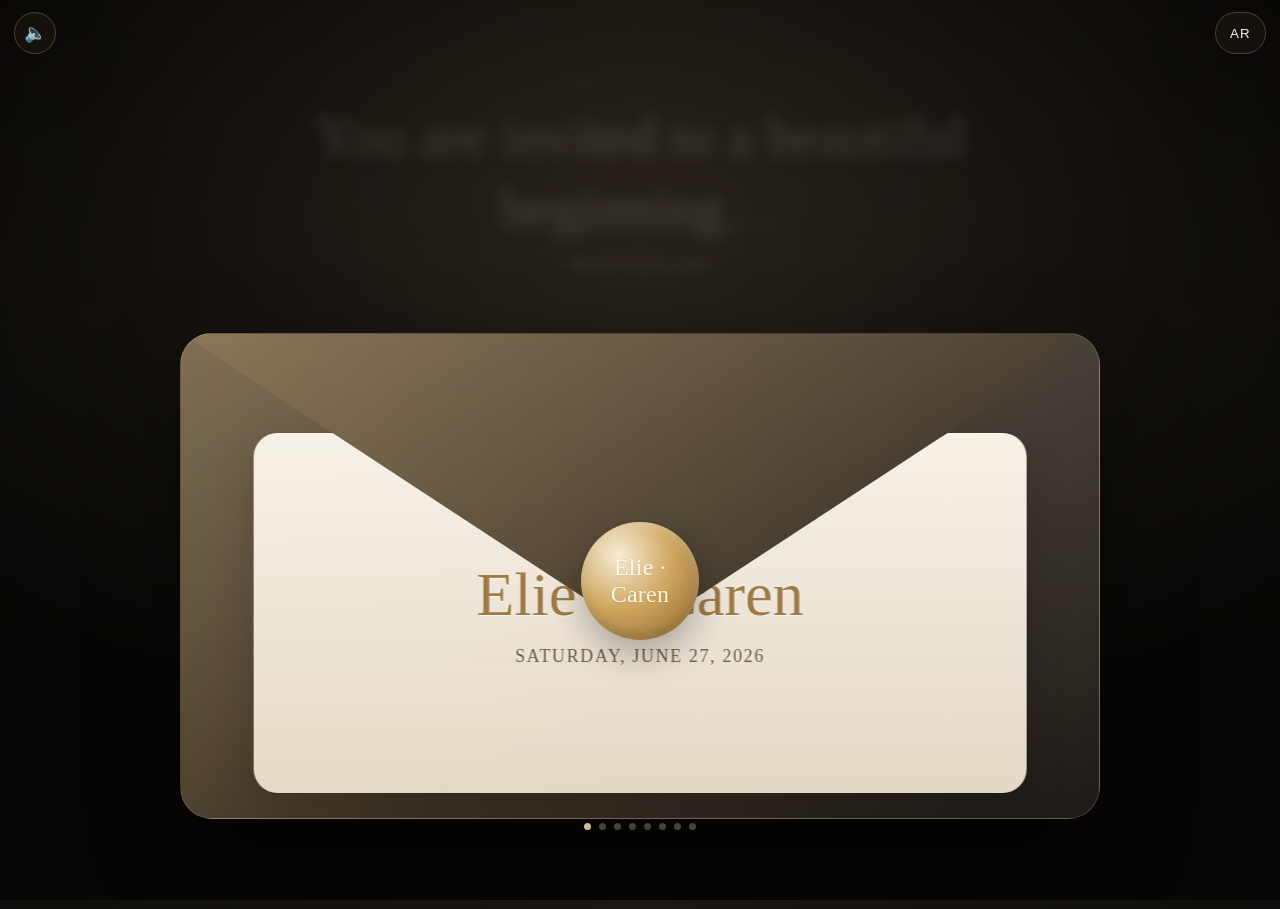
==== preview.html @ 5a001ff1 "Add files via upload" ====
<!DOCTYPE html>
<html lang="en">
<head>
  <meta charset="UTF-8" />
  <title>Elie & Caren Wedding Invitation</title>

  <meta property="og:title" content="Elie & Caren Wedding Invitation" />
  <meta property="og:description" content="You are invited to celebrate our special day." />
  <meta property="og:type" content="website" />
  <meta property="og:url" content="https://elieandcaren.github.io/elie-caren-invitation/preview.html" />
  <meta property="og:image" content="https://elieandcaren.github.io/elie-caren-invitation/preview.jpg" />
  <meta property="og:image:width" content="1200" />
  <meta property="og:image:height" content="630" />
  <meta property="og:image:type" content="image/jpeg" />

  <meta name="twitter:card" content="summary_large_image" />
  <meta name="twitter:title" content="Elie & Caren Wedding Invitation" />
  <meta name="twitter:description" content="You are invited to celebrate our special day." />
  <meta name="twitter:image" content="https://elieandcaren.github.io/elie-caren-invitation/preview.jpg" />

  <meta http-equiv="refresh" content="0; url=https://elieandcaren.github.io/elie-caren-invitation/" />
</head>
<body></body>
</html>
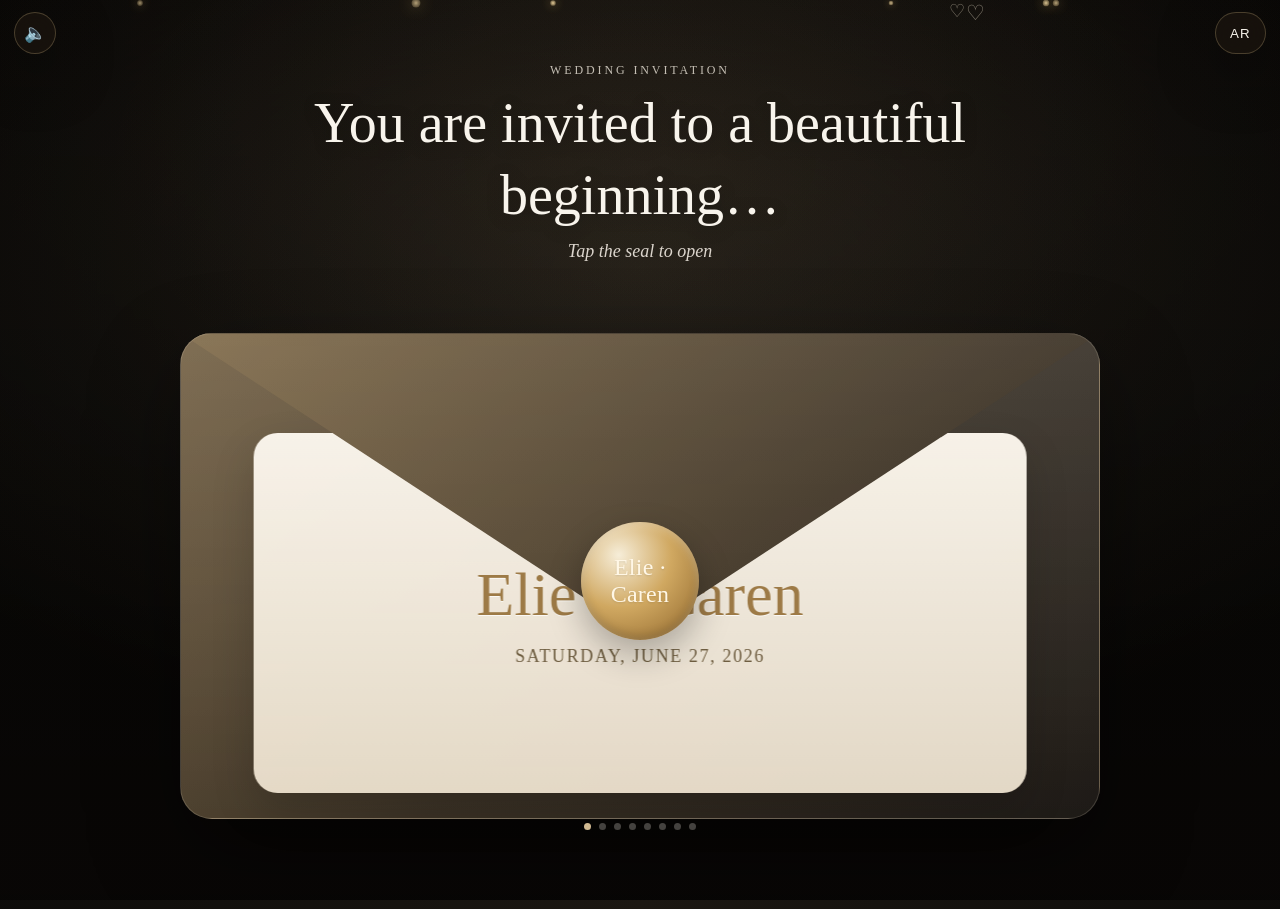
==== commit 808a7cde: "Update preview.html" ====
--- a/preview.html
+++ b/preview.html
@@ -1,24 +1,27 @@
 <!DOCTYPE html>
 <html lang="en">
 <head>
-  <meta charset="UTF-8" />
+  <meta charset="UTF-8">
+
   <title>Elie & Caren Wedding Invitation</title>
 
-  <meta property="og:title" content="Elie & Caren Wedding Invitation" />
-  <meta property="og:description" content="You are invited to celebrate our special day." />
-  <meta property="og:type" content="website" />
-  <meta property="og:url" content="https://elieandcaren.github.io/elie-caren-invitation/preview.html" />
-  <meta property="og:image" content="https://elieandcaren.github.io/elie-caren-invitation/preview.jpg" />
-  <meta property="og:image:width" content="1200" />
-  <meta property="og:image:height" content="630" />
-  <meta property="og:image:type" content="image/jpeg" />
+  <!-- PREVIEW TAGS -->
+  <meta property="og:title" content="Elie & Caren Wedding Invitation">
+  <meta property="og:description" content="You are invited to celebrate our special day.">
+  <meta property="og:image" content="https://elieandcaren.github.io/elie-caren-invitation/preview.jpg">
+  <meta property="og:url" content="https://elieandcaren.github.io/elie-caren-invitation/preview.html">
+  <meta property="og:type" content="website">
 
-  <meta name="twitter:card" content="summary_large_image" />
-  <meta name="twitter:title" content="Elie & Caren Wedding Invitation" />
-  <meta name="twitter:description" content="You are invited to celebrate our special day." />
-  <meta name="twitter:image" content="https://elieandcaren.github.io/elie-caren-invitation/preview.jpg" />
+  <meta property="og:image:width" content="1200">
+  <meta property="og:image:height" content="630">
+</head>
 
-  <meta http-equiv="refresh" content="0; url=https://elieandcaren.github.io/elie-caren-invitation/" />
-</head>
-<body></body>
-</html>+<body>
+
+<script>
+  const params = window.location.search;
+  window.location.href = "https://elieandcaren.github.io/elie-caren-invitation/" + params;
+</script>
+
+</body>
+</html>
